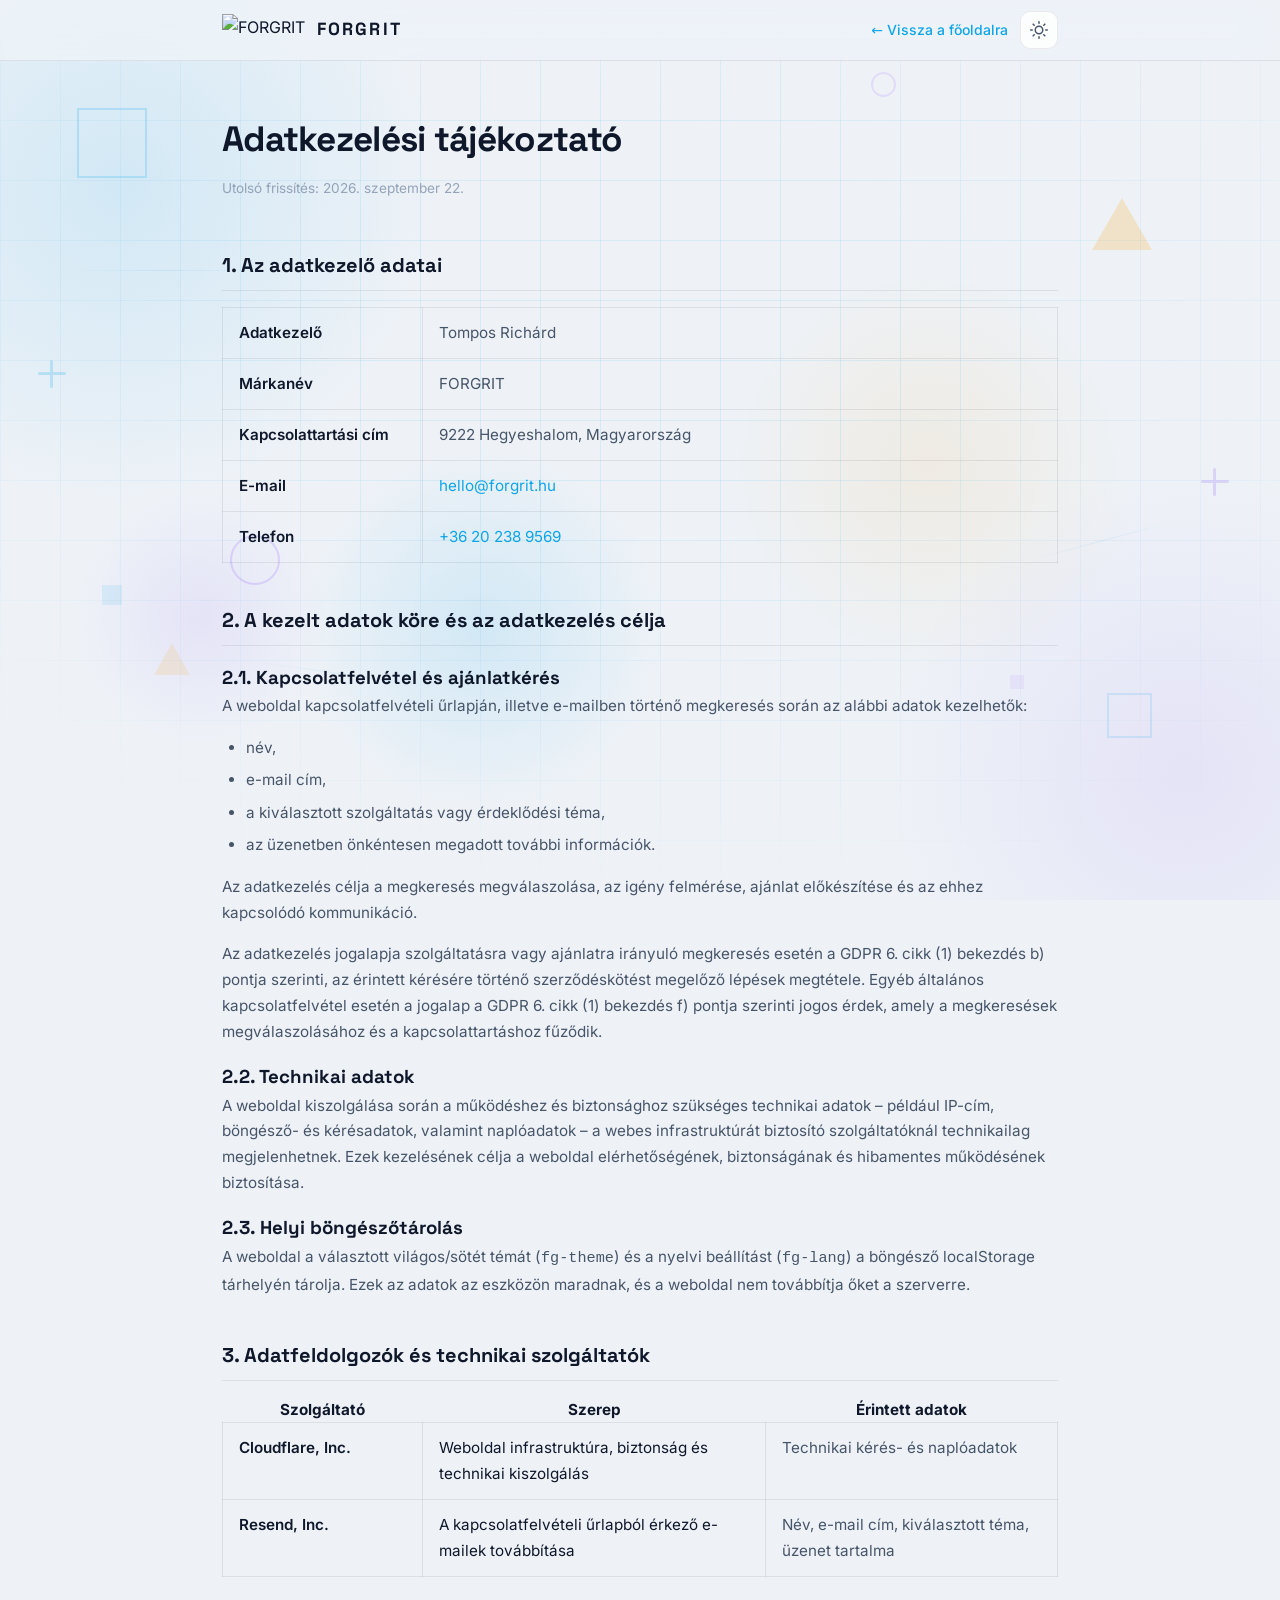
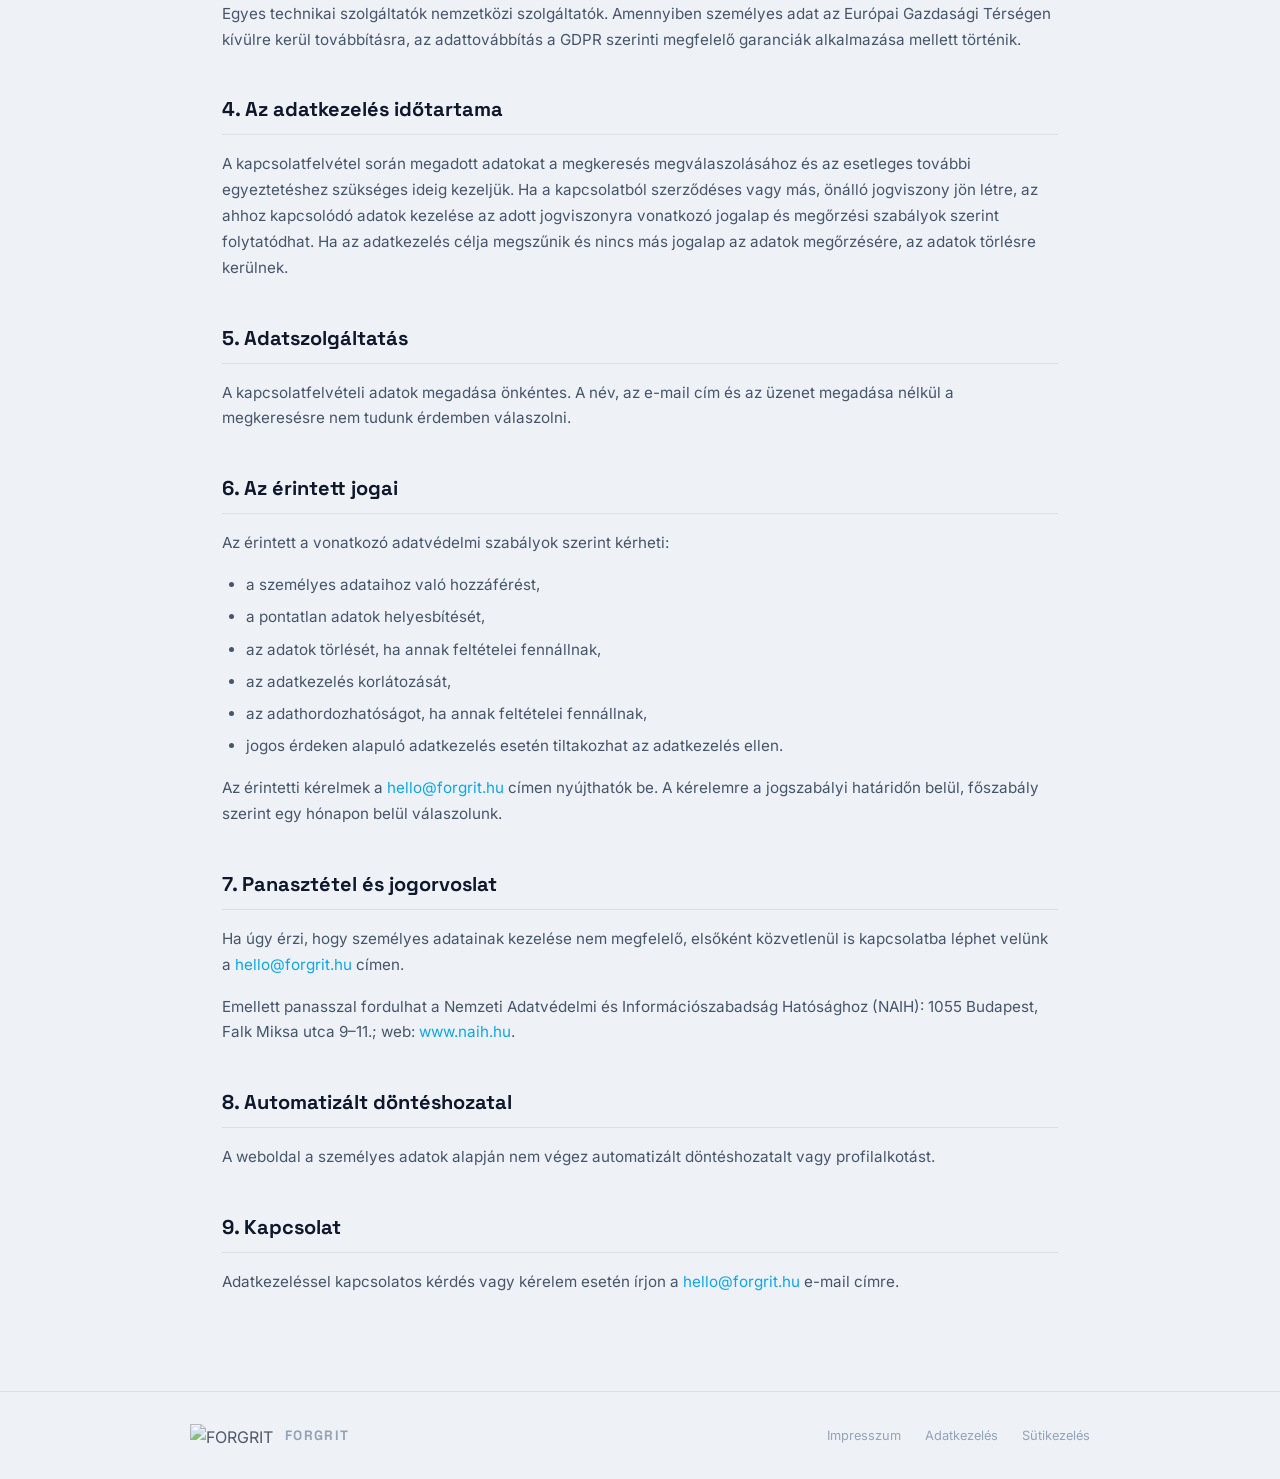
==== adatkezeles.html @ e9dc9708 "Add privacy notice and unify legal page backgrounds" ====
<!doctype html>
<html lang="hu" data-theme="light">
<head>
  <meta charset="utf-8" />
  <meta name="viewport" content="width=device-width, initial-scale=1" />
  <title>Adatkezelési tájékoztató – FORGRIT</title>
  <meta name="description" content="FORGRIT adatkezelési tájékoztató – a kapcsolatfelvételhez és a weboldal működéséhez kapcsolódó adatkezelés" />
  <style>
    @font-face {
      font-family: 'Inter';
      font-style: normal;
      font-display: swap;
      font-weight: 100 900;
      src: url('/assets/fonts/inter-latin-ext-wght-normal.woff2') format('woff2-variations');
      unicode-range: U+0100-02BA,U+02BD-02C5,U+02C7-02CC,U+02CE-02D7,U+02DD-02FF,U+0304,U+0308,U+0329,U+1D00-1DBF,U+1E00-1E9F,U+1EF2-1EFF,U+2020,U+20A0-20AB,U+20AD-20C0,U+2113,U+2C60-2C7F,U+A720-A7FF;
    }
    @font-face {
      font-family: 'Inter';
      font-style: normal;
      font-display: swap;
      font-weight: 100 900;
      src: url('/assets/fonts/inter-latin-wght-normal.woff2') format('woff2-variations');
      unicode-range: U+0000-00FF,U+0131,U+0152-0153,U+02BB-02BC,U+02C6,U+02DA,U+02DC,U+0304,U+0308,U+0329,U+2000-206F,U+20AC,U+2122,U+2191,U+2193,U+2212,U+2215,U+FEFF,U+FFFD;
    }
    @font-face {
      font-family: 'Space Grotesk';
      font-style: normal;
      font-display: swap;
      font-weight: 300 700;
      src: url('/assets/fonts/space-grotesk-latin-ext-wght-normal.woff2') format('woff2-variations');
      unicode-range: U+0100-02BA,U+02BD-02C5,U+02C7-02CC,U+02CE-02D7,U+02DD-02FF,U+0304,U+0308,U+0329,U+1D00-1DBF,U+1E00-1E9F,U+1EF2-1EFF,U+2020,U+20A0-20AB,U+20AD-20C0,U+2113,U+2C60-2C7F,U+A720-A7FF;
    }
    @font-face {
      font-family: 'Space Grotesk';
      font-style: normal;
      font-display: swap;
      font-weight: 300 700;
      src: url('/assets/fonts/space-grotesk-latin-wght-normal.woff2') format('woff2-variations');
      unicode-range: U+0000-00FF,U+0131,U+0152-0153,U+02BB-02BC,U+02C6,U+02DA,U+02DC,U+0304,U+0308,U+0329,U+2000-206F,U+20AC,U+2122,U+2191,U+2193,U+2212,U+2215,U+FEFF,U+FFFD;
    }

    *, *::before, *::after { margin: 0; padding: 0; box-sizing: border-box; }

    :root {
      --cyan: #0ea5e9;
      --cyan-dark: #0284c7;
      --amber: #f59e0b;
      --purple: #8b5cf6;
    }

    [data-theme="light"] {
      --bg: #eef2f7; --bg-card: rgba(255,255,255,0.85); --bg-nav: rgba(238,242,247,0.85);
      --text: #0f172a; --text-secondary: #475569; --text-muted: #94a3b8;
      --border: rgba(15,23,42,0.08); --border-hover: rgba(15,23,42,0.15); --hero-gradient-1: rgba(14,165,233,0.18); --hero-gradient-2: rgba(139,92,246,0.14); --hero-gradient-3: rgba(245,158,11,0.12); --grid-line: rgba(14,165,233,0.1); --geo-opacity: 0.2;
      --shadow-card: 0 1px 3px rgba(0,0,0,0.04), 0 4px 12px rgba(0,0,0,0.03); --hero-gradient-1: rgba(14,165,233,0.18); --hero-gradient-2: rgba(139,92,246,0.14); --hero-gradient-3: rgba(245,158,11,0.12); --grid-line: rgba(14,165,233,0.1); --geo-opacity: 0.2;
    }

    [data-theme="dark"] {
      --bg: #0f1225; --bg-card: rgba(255,255,255,0.05); --bg-nav: rgba(15,18,37,0.85);
      --text: #e2e8f0; --text-secondary: #94a3b8; --text-muted: #475569;
      --border: rgba(255,255,255,0.08); --border-hover: rgba(255,255,255,0.15); --hero-gradient-1: rgba(56,189,248,0.35); --hero-gradient-2: rgba(167,139,250,0.28); --hero-gradient-3: rgba(245,158,11,0.22); --grid-line: rgba(56,189,248,0.08); --geo-opacity: 0.25;
      --shadow-card: none; --hero-gradient-1: rgba(56,189,248,0.35); --hero-gradient-2: rgba(167,139,250,0.28); --hero-gradient-3: rgba(245,158,11,0.22); --grid-line: rgba(56,189,248,0.08); --geo-opacity: 0.25;
    }

    html { scroll-behavior: smooth; }

    body {
      font-family: 'Inter', system-ui, sans-serif;
      background: var(--bg); color: var(--text);
      line-height: 1.7; transition: background 0.4s, color 0.4s;
    }

    h1, h2, h3 { font-family: 'Space Grotesk', sans-serif; }

    /* Navbar */
    .navbar {
      position: sticky; top: 0; width: 100%; z-index: 100;
      padding: 0.7rem 0; background: var(--bg-nav);
      backdrop-filter: blur(20px) saturate(180%);
      border-bottom: 1px solid var(--border);
    }

    .nav-inner {
      max-width: 900px; margin: 0 auto; padding: 0 2rem;
      display: flex; align-items: center; justify-content: space-between;
    }

    .nav-brand {
      display: flex; align-items: center; gap: 0.75rem;
      text-decoration: none; color: var(--text);
    }

    .nav-brand img { height: 32px; width: auto; }
    .nav-brand span { font-family: 'Space Grotesk', sans-serif; font-size: 1.1rem; font-weight: 700; letter-spacing: 0.12em; }

    .nav-right { display: flex; align-items: center; gap: 0.75rem; }

    .toggle-btn {
      width: 38px; height: 38px; border-radius: 10px;
      border: 1px solid var(--border); background: var(--bg-card);
      color: var(--text-secondary); display: flex; align-items: center;
      justify-content: center; cursor: pointer; transition: all 0.3s; font-size: 0;
    }

    .toggle-btn:hover { border-color: var(--border-hover); color: var(--text); }
    .toggle-btn svg { width: 18px; height: 18px; }

    .back-link {
      font-size: 0.875rem; font-weight: 500; color: var(--cyan);
      text-decoration: none; transition: opacity 0.3s;
    }

    .back-link:hover { opacity: 0.7; }

    /* Content */
    .legal-page {
      max-width: 900px; margin: 0 auto; padding: 3rem 2rem 5rem;
    }

    .legal-page h1 {
      font-size: 2.2rem; font-weight: 800; letter-spacing: -0.02em; margin-bottom: 0.5rem;
    }

    .legal-page .updated {
      font-size: 0.85rem; color: var(--text-muted); margin-bottom: 3rem;
    }

    .legal-page h2 {
      font-size: 1.25rem; font-weight: 700; margin-top: 2.5rem; margin-bottom: 1rem;
      padding-bottom: 0.5rem; border-bottom: 1px solid var(--border);
    }

    .legal-page p { margin-bottom: 1rem; color: var(--text-secondary); font-size: 0.95rem; }

    .legal-page ul, .legal-page ol {
      margin-bottom: 1rem; padding-left: 1.5rem; color: var(--text-secondary); font-size: 0.95rem;
    }

    .legal-page li { margin-bottom: 0.4rem; }

    .legal-page a { color: var(--cyan); text-decoration: none; }
    .legal-page a:hover { text-decoration: underline; }

    .info-table {
      width: 100%; border-collapse: collapse; margin: 1rem 0 1.5rem;
      font-size: 0.95rem;
    }

    .info-table td {
      padding: 0.75rem 1rem; border: 1px solid var(--border);
      vertical-align: top;
    }

    .info-table td:first-child {
      font-weight: 600; width: 200px; color: var(--text);
    }

    .info-table td:last-child { color: var(--text-secondary); }

    /* Footer */
    .footer {
      border-top: 1px solid var(--border); padding: 2rem;
    }

    .footer-inner {
      max-width: 900px; margin: 0 auto;
      display: flex; align-items: center; justify-content: space-between; flex-wrap: wrap; gap: 1rem;
    }

    .footer-brand { display: flex; align-items: center; gap: 0.75rem; }
    .footer-brand img { height: 24px; width: auto; opacity: 0.7; }
    .footer-brand span { font-family: 'Space Grotesk', sans-serif; font-weight: 700; letter-spacing: 0.1em; font-size: 0.85rem; color: var(--text-muted); }

    .footer-links { display: flex; gap: 1.5rem; }
    .footer-links a { color: var(--text-muted); text-decoration: none; font-size: 0.8rem; transition: color 0.3s; }
    .footer-links a:hover { color: var(--cyan); }

    @media (max-width: 600px) {
      .legal-page { padding: 2rem 1.2rem 3rem; }
      .legal-page h1 { font-size: 1.6rem; }
      .info-table td:first-child { width: 120px; }
    }
    /* FORGRIT moving background — same visual language as the main page, without the Safari-heavy blur filter. */
    body { overflow-x: hidden; position: relative; min-height: 100vh; }
    .navbar, .legal-page, .footer { position: relative; z-index: 2; }

    .legal-bg {
      position: fixed; inset: 0; z-index: 0; overflow: hidden;
      pointer-events: none; background: var(--bg);
    }
    .legal-bg .orb {
      position: absolute; border-radius: 50%; opacity: 0.7;
      animation: legalOrbFloat 10s ease-in-out infinite;
    }
    .legal-bg .orb-1 {
      width: 700px; height: 700px;
      background: radial-gradient(circle, var(--hero-gradient-1), transparent 65%);
      top: -18%; left: -18%;
    }
    .legal-bg .orb-2 {
      width: 650px; height: 650px;
      background: radial-gradient(circle, var(--hero-gradient-2), transparent 65%);
      bottom: -22%; right: -18%; animation-delay: -3s; animation-duration: 14s;
    }
    .legal-bg .orb-3 {
      width: 500px; height: 500px;
      background: radial-gradient(circle, var(--hero-gradient-3), transparent 60%);
      top: 24%; right: 8%; animation-delay: -7s; animation-duration: 12s;
    }
    .legal-bg .orb-4 {
      width: 400px; height: 400px;
      background: radial-gradient(circle, var(--hero-gradient-1), transparent 65%);
      bottom: 8%; left: 22%; animation-delay: -5s; animation-duration: 16s;
    }
    .legal-bg .orb-5 {
      width: 300px; height: 300px;
      background: radial-gradient(circle, var(--hero-gradient-2), transparent 60%);
      top: 52%; left: 4%; animation-delay: -9s; animation-duration: 11s;
    }
    @keyframes legalOrbFloat {
      0%,100% { transform: translate(0,0) scale(1); }
      20% { transform: translate(40px,-50px) scale(1.1); }
      40% { transform: translate(-30px,30px) scale(0.95); }
      60% { transform: translate(50px,20px) scale(1.08); }
      80% { transform: translate(-40px,-20px) scale(0.92); }
    }

    .legal-grid {
      position: absolute; inset: 0;
      background-image:
        linear-gradient(var(--grid-line) 1px, transparent 1px),
        linear-gradient(90deg, var(--grid-line) 1px, transparent 1px);
      background-size: 60px 60px;
      mask-image: radial-gradient(ellipse 90% 85% at 50% 35%, black 25%, transparent 80%);
      -webkit-mask-image: radial-gradient(ellipse 90% 85% at 50% 35%, black 25%, transparent 80%);
    }

    .legal-geo { position: absolute; opacity: var(--geo-opacity); }
    .legal-geo.g1 { width:70px; height:70px; border:2px solid var(--cyan); top:12%; left:6%; animation:legalSpin 22s linear infinite; }
    .legal-geo.g2 { width:45px; height:45px; border:2px solid var(--cyan); bottom:18%; right:10%; animation:legalSpin 30s linear infinite reverse; opacity:calc(var(--geo-opacity)*0.7); }
    .legal-geo.g3 { width:0; height:0; border-left:30px solid transparent; border-right:30px solid transparent; border-bottom:52px solid var(--amber); top:22%; right:10%; animation:legalBob 8s ease-in-out infinite; }
    .legal-geo.g4 { width:0; height:0; border-left:18px solid transparent; border-right:18px solid transparent; border-bottom:32px solid var(--amber); bottom:25%; left:12%; animation:legalBob 10s ease-in-out infinite; animation-delay:-4s; opacity:calc(var(--geo-opacity)*0.6); }
    .legal-geo.g5 { width:50px; height:50px; border:2px solid var(--purple); border-radius:50%; bottom:35%; left:18%; animation:legalPulse 12s ease-in-out infinite; }
    .legal-geo.g6 { width:25px; height:25px; border:2px solid var(--purple); border-radius:50%; top:8%; right:30%; animation:legalPulse 9s ease-in-out infinite; animation-delay:-3s; opacity:calc(var(--geo-opacity)*0.7); }
    .legal-geo.g7 { width:20px; height:20px; background:var(--cyan); top:65%; left:8%; animation:legalSpin 15s linear infinite; opacity:calc(var(--geo-opacity)*0.5); }
    .legal-geo.g8 { width:14px; height:14px; background:var(--purple); top:75%; right:20%; animation:legalSpin 18s linear infinite reverse; opacity:calc(var(--geo-opacity)*0.4); }
    .legal-geo.g9 { top:40%; left:3%; width:28px; height:28px; animation:legalBob 7s ease-in-out infinite; animation-delay:-2s; }
    .legal-geo.g9::before,.legal-geo.g9::after { content:''; position:absolute; background:var(--cyan); border-radius:2px; }
    .legal-geo.g9::before { width:28px; height:3px; top:12px; left:0; }
    .legal-geo.g9::after { width:3px; height:28px; top:0; left:12px; }
    .legal-geo.g10 { top:52%; right:4%; width:28px; height:28px; animation:legalBob 9s ease-in-out infinite; animation-delay:-6s; }
    .legal-geo.g10::before,.legal-geo.g10::after { content:''; position:absolute; background:var(--purple); border-radius:2px; }
    .legal-geo.g10::before { width:28px; height:3px; top:12px; left:0; }
    .legal-geo.g10::after { width:3px; height:28px; top:0; left:12px; }

    @keyframes legalSpin { from { transform:rotate(0deg); } to { transform:rotate(360deg); } }
    @keyframes legalBob {
      0%,100% { transform:translateY(0) translateX(0); }
      25% { transform:translateY(-20px) translateX(8px); }
      50% { transform:translateY(-8px) translateX(-5px); }
      75% { transform:translateY(-25px) translateX(12px); }
    }
    @keyframes legalPulse {
      0%,100% { transform:translateY(0) scale(1); opacity:var(--geo-opacity); }
      33% { transform:translateY(-18px) scale(1.15); opacity:calc(var(--geo-opacity)*1.4); }
      66% { transform:translateY(-30px) scale(0.9); opacity:calc(var(--geo-opacity)*0.8); }
    }

    .legal-line {
      position:absolute; height:1px;
      background:linear-gradient(90deg,transparent,var(--cyan),transparent);
      opacity:calc(var(--geo-opacity)*0.5);
      animation:legalLine 8s ease-in-out infinite;
    }
    .legal-line.l1 { width:200px; top:30%; left:5%; }
    .legal-line.l2 { width:150px; top:60%; right:8%; animation-delay:-3s; animation-duration:10s; transform:rotate(-15deg); }
    .legal-line.l3 { width:180px; bottom:25%; left:20%; animation-delay:-5s; animation-duration:12s; transform:rotate(8deg); }
    @keyframes legalLine {
      0%,100% { opacity:0; transform:translateX(-30px); }
      30%,70% { opacity:calc(var(--geo-opacity)*0.6); }
      50% { opacity:calc(var(--geo-opacity)*0.8); transform:translateX(30px); }
    }

    @media (prefers-reduced-motion: reduce) {
      .legal-bg * { animation: none !important; }
    }
  </style>
</head>
<body>

<div class="legal-bg" aria-hidden="true">
  <div class="orb orb-1"></div><div class="orb orb-2"></div><div class="orb orb-3"></div><div class="orb orb-4"></div><div class="orb orb-5"></div>
  <div class="legal-grid"></div>
  <span class="legal-geo g1"></span><span class="legal-geo g2"></span><span class="legal-geo g3"></span><span class="legal-geo g4"></span>
  <span class="legal-geo g5"></span><span class="legal-geo g6"></span><span class="legal-geo g7"></span><span class="legal-geo g8"></span>
  <span class="legal-geo g9"></span><span class="legal-geo g10"></span>
  <span class="legal-line l1"></span><span class="legal-line l2"></span><span class="legal-line l3"></span>
</div>


<header class="navbar">
  <div class="nav-inner">
    <a href="index.html" class="nav-brand">
      <img src="logo2.png" alt="FORGRIT">
      <span>FORGRIT</span>
    </a>
    <div class="nav-right">
      <a href="index.html" class="back-link">&larr; Vissza a főoldalra</a>
      <button class="toggle-btn" id="themeToggle" title="Téma váltás">
        <svg class="icon-sun" viewBox="0 0 24 24" fill="none" stroke="currentColor" stroke-width="2" stroke-linecap="round" stroke-linejoin="round"><circle cx="12" cy="12" r="5"/><line x1="12" y1="1" x2="12" y2="3"/><line x1="12" y1="21" x2="12" y2="23"/><line x1="4.22" y1="4.22" x2="5.64" y2="5.64"/><line x1="18.36" y1="18.36" x2="19.78" y2="19.78"/><line x1="1" y1="12" x2="3" y2="12"/><line x1="21" y1="12" x2="23" y2="12"/><line x1="4.22" y1="19.78" x2="5.64" y2="18.36"/><line x1="18.36" y1="5.64" x2="19.78" y2="4.22"/></svg>
        <svg class="icon-moon" viewBox="0 0 24 24" fill="none" stroke="currentColor" stroke-width="2" stroke-linecap="round" stroke-linejoin="round" style="display:none;"><path d="M21 12.79A9 9 0 1 1 11.21 3 7 7 0 0 0 21 12.79z"/></svg>
      </button>
    </div>
  </div>
</header>

<main class="legal-page">
  <h1>Adatkezelési tájékoztató</h1>
  <p class="updated">Utolsó frissítés: 2026. szeptember 22.</p>

  <h2>1. Az adatkezelő adatai</h2>
  <table class="info-table">
    <tr><td>Adatkezelő</td><td>Tompos Richárd</td></tr>
    <tr><td>Márkanév</td><td>FORGRIT</td></tr>
    <tr><td>Kapcsolattartási cím</td><td>9222 Hegyeshalom, Magyarország</td></tr>
    <tr><td>E-mail</td><td><a href="mailto:hello@forgrit.hu">hello@forgrit.hu</a></td></tr>
    <tr><td>Telefon</td><td><a href="tel:+36202389569">+36 20 238 9569</a></td></tr>
  </table>

  <h2>2. A kezelt adatok köre és az adatkezelés célja</h2>
  <h3>2.1. Kapcsolatfelvétel és ajánlatkérés</h3>
  <p>A weboldal kapcsolatfelvételi űrlapján, illetve e-mailben történő megkeresés során az alábbi adatok kezelhetők:</p>
  <ul>
    <li>név,</li>
    <li>e-mail cím,</li>
    <li>a kiválasztott szolgáltatás vagy érdeklődési téma,</li>
    <li>az üzenetben önkéntesen megadott további információk.</li>
  </ul>
  <p>Az adatkezelés célja a megkeresés megválaszolása, az igény felmérése, ajánlat előkészítése és az ehhez kapcsolódó kommunikáció.</p>
  <p>Az adatkezelés jogalapja szolgáltatásra vagy ajánlatra irányuló megkeresés esetén a GDPR 6. cikk (1) bekezdés b) pontja szerinti, az érintett kérésére történő szerződéskötést megelőző lépések megtétele. Egyéb általános kapcsolatfelvétel esetén a jogalap a GDPR 6. cikk (1) bekezdés f) pontja szerinti jogos érdek, amely a megkeresések megválaszolásához és a kapcsolattartáshoz fűződik.</p>

  <h3>2.2. Technikai adatok</h3>
  <p>A weboldal kiszolgálása során a működéshez és biztonsághoz szükséges technikai adatok – például IP-cím, böngésző- és kérésadatok, valamint naplóadatok – a webes infrastruktúrát biztosító szolgáltatóknál technikailag megjelenhetnek. Ezek kezelésének célja a weboldal elérhetőségének, biztonságának és hibamentes működésének biztosítása.</p>

  <h3>2.3. Helyi böngészőtárolás</h3>
  <p>A weboldal a választott világos/sötét témát (<code>fg-theme</code>) és a nyelvi beállítást (<code>fg-lang</code>) a böngésző localStorage tárhelyén tárolja. Ezek az adatok az eszközön maradnak, és a weboldal nem továbbítja őket a szerverre.</p>

  <h2>3. Adatfeldolgozók és technikai szolgáltatók</h2>
  <table class="info-table">
    <tr><th>Szolgáltató</th><th>Szerep</th><th>Érintett adatok</th></tr>
    <tr><td>Cloudflare, Inc.</td><td>Weboldal infrastruktúra, biztonság és technikai kiszolgálás</td><td>Technikai kérés- és naplóadatok</td></tr>
    <tr><td>Resend, Inc.</td><td>A kapcsolatfelvételi űrlapból érkező e-mailek továbbítása</td><td>Név, e-mail cím, kiválasztott téma, üzenet tartalma</td></tr>
  </table>
  <p>Egyes technikai szolgáltatók nemzetközi szolgáltatók. Amennyiben személyes adat az Európai Gazdasági Térségen kívülre kerül továbbításra, az adattovábbítás a GDPR szerinti megfelelő garanciák alkalmazása mellett történik.</p>

  <h2>4. Az adatkezelés időtartama</h2>
  <p>A kapcsolatfelvétel során megadott adatokat a megkeresés megválaszolásához és az esetleges további egyeztetéshez szükséges ideig kezeljük. Ha a kapcsolatból szerződéses vagy más, önálló jogviszony jön létre, az ahhoz kapcsolódó adatok kezelése az adott jogviszonyra vonatkozó jogalap és megőrzési szabályok szerint folytatódhat. Ha az adatkezelés célja megszűnik és nincs más jogalap az adatok megőrzésére, az adatok törlésre kerülnek.</p>

  <h2>5. Adatszolgáltatás</h2>
  <p>A kapcsolatfelvételi adatok megadása önkéntes. A név, az e-mail cím és az üzenet megadása nélkül a megkeresésre nem tudunk érdemben válaszolni.</p>

  <h2>6. Az érintett jogai</h2>
  <p>Az érintett a vonatkozó adatvédelmi szabályok szerint kérheti:</p>
  <ul>
    <li>a személyes adataihoz való hozzáférést,</li>
    <li>a pontatlan adatok helyesbítését,</li>
    <li>az adatok törlését, ha annak feltételei fennállnak,</li>
    <li>az adatkezelés korlátozását,</li>
    <li>az adathordozhatóságot, ha annak feltételei fennállnak,</li>
    <li>jogos érdeken alapuló adatkezelés esetén tiltakozhat az adatkezelés ellen.</li>
  </ul>
  <p>Az érintetti kérelmek a <a href="mailto:hello@forgrit.hu">hello@forgrit.hu</a> címen nyújthatók be. A kérelemre a jogszabályi határidőn belül, főszabály szerint egy hónapon belül válaszolunk.</p>

  <h2>7. Panasztétel és jogorvoslat</h2>
  <p>Ha úgy érzi, hogy személyes adatainak kezelése nem megfelelő, elsőként közvetlenül is kapcsolatba léphet velünk a <a href="mailto:hello@forgrit.hu">hello@forgrit.hu</a> címen.</p>
  <p>Emellett panasszal fordulhat a Nemzeti Adatvédelmi és Információszabadság Hatósághoz (NAIH): 1055 Budapest, Falk Miksa utca 9–11.; web: <a href="https://www.naih.hu/" target="_blank" rel="noopener">www.naih.hu</a>.</p>

  <h2>8. Automatizált döntéshozatal</h2>
  <p>A weboldal a személyes adatok alapján nem végez automatizált döntéshozatalt vagy profilalkotást.</p>

  <h2>9. Kapcsolat</h2>
  <p>Adatkezeléssel kapcsolatos kérdés vagy kérelem esetén írjon a <a href="mailto:hello@forgrit.hu">hello@forgrit.hu</a> e-mail címre.</p>
</main>

<footer class="footer">
  <div class="footer-inner">
    <div class="footer-brand">
      <img src="logo2.png" alt="FORGRIT">
      <span>FORGRIT</span>
    </div>
    <div class="footer-links">
      <a href="impresszum.html">Impresszum</a>
      <a href="adatkezeles.html">Adatkezelés</a>
      <a href="sutikezeles.html">Sütikezelés</a>
    </div>
  </div>
</footer>

<script>
(function() {
  var theme = localStorage.getItem('fg-theme') || 'light';
  function applyTheme(t) {
    theme = t;
    document.documentElement.setAttribute('data-theme', t);
    localStorage.setItem('fg-theme', t);
    document.querySelectorAll('.icon-sun').forEach(function(el) { el.style.display = t === 'light' ? 'block' : 'none'; });
    document.querySelectorAll('.icon-moon').forEach(function(el) { el.style.display = t === 'dark' ? 'block' : 'none'; });
  }
  applyTheme(theme);
  document.getElementById('themeToggle').addEventListener('click', function() {
    applyTheme(theme === 'light' ? 'dark' : 'light');
  });
})();
</script>

</body>
</html>
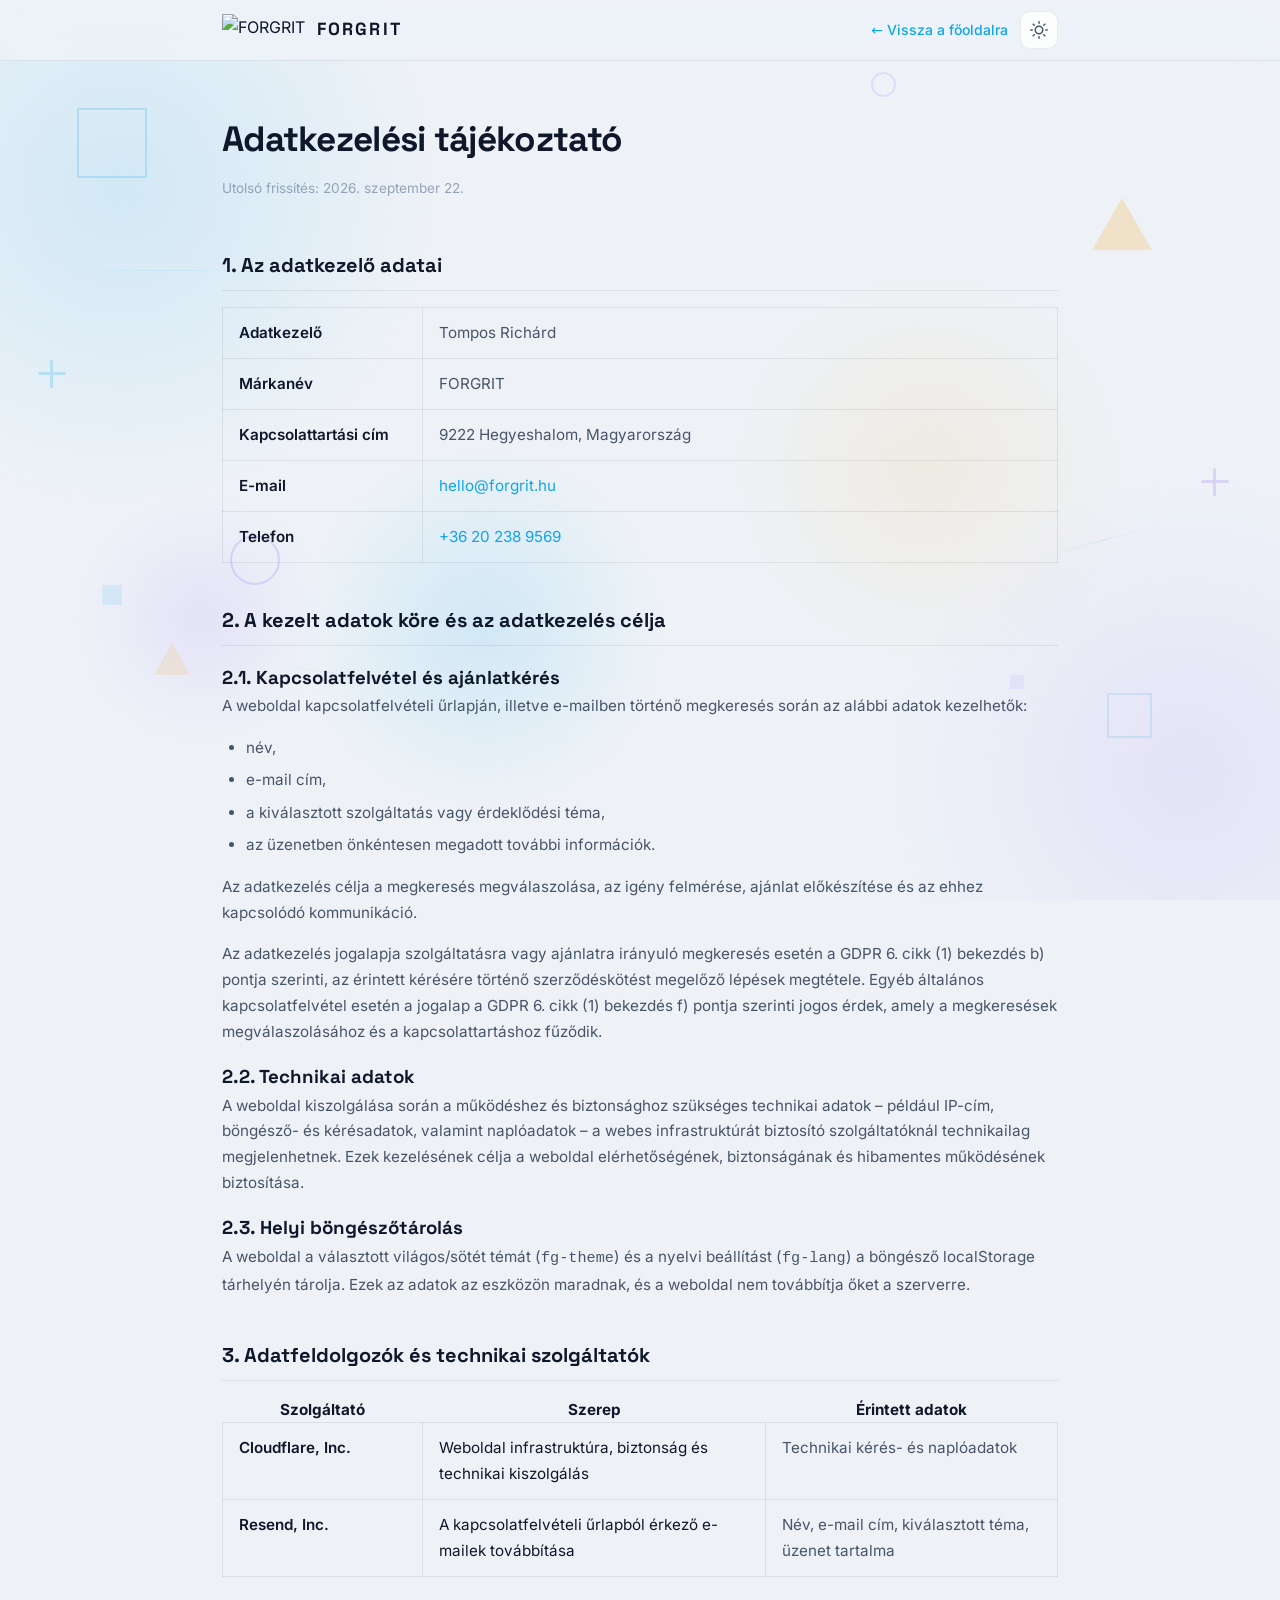
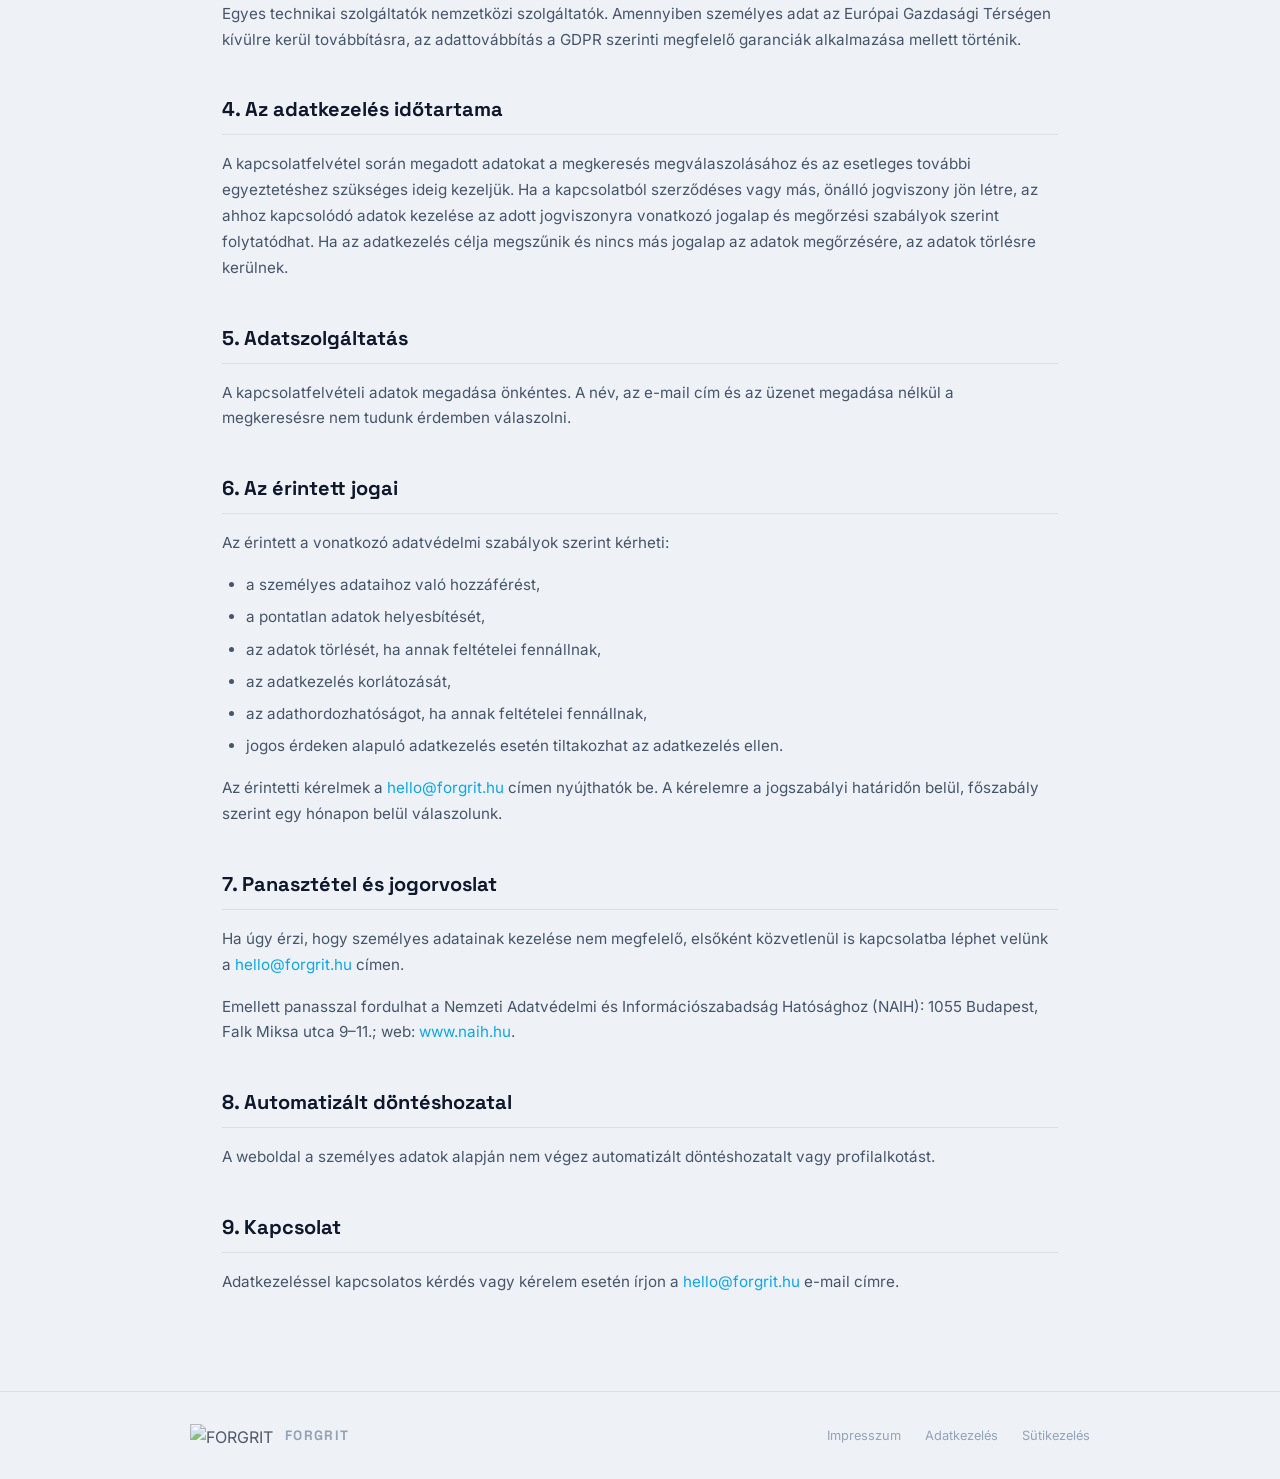
==== commit a97f6d7f: "Remove grid backgrounds across FORGRIT" ====
--- a/adatkezeles.html
+++ b/adatkezeles.html
@@ -223,16 +223,6 @@
       40% { transform: translate(-30px,30px) scale(0.95); }
       60% { transform: translate(50px,20px) scale(1.08); }
       80% { transform: translate(-40px,-20px) scale(0.92); }
-    }
-
-    .legal-grid {
-      position: absolute; inset: 0;
-      background-image:
-        linear-gradient(var(--grid-line) 1px, transparent 1px),
-        linear-gradient(90deg, var(--grid-line) 1px, transparent 1px);
-      background-size: 60px 60px;
-      mask-image: radial-gradient(ellipse 90% 85% at 50% 35%, black 25%, transparent 80%);
-      -webkit-mask-image: radial-gradient(ellipse 90% 85% at 50% 35%, black 25%, transparent 80%);
     }
 
     .legal-geo { position: absolute; opacity: var(--geo-opacity); }
@@ -290,7 +280,6 @@
 
 <div class="legal-bg" aria-hidden="true">
   <div class="orb orb-1"></div><div class="orb orb-2"></div><div class="orb orb-3"></div><div class="orb orb-4"></div><div class="orb orb-5"></div>
-  <div class="legal-grid"></div>
   <span class="legal-geo g1"></span><span class="legal-geo g2"></span><span class="legal-geo g3"></span><span class="legal-geo g4"></span>
   <span class="legal-geo g5"></span><span class="legal-geo g6"></span><span class="legal-geo g7"></span><span class="legal-geo g8"></span>
   <span class="legal-geo g9"></span><span class="legal-geo g10"></span>
